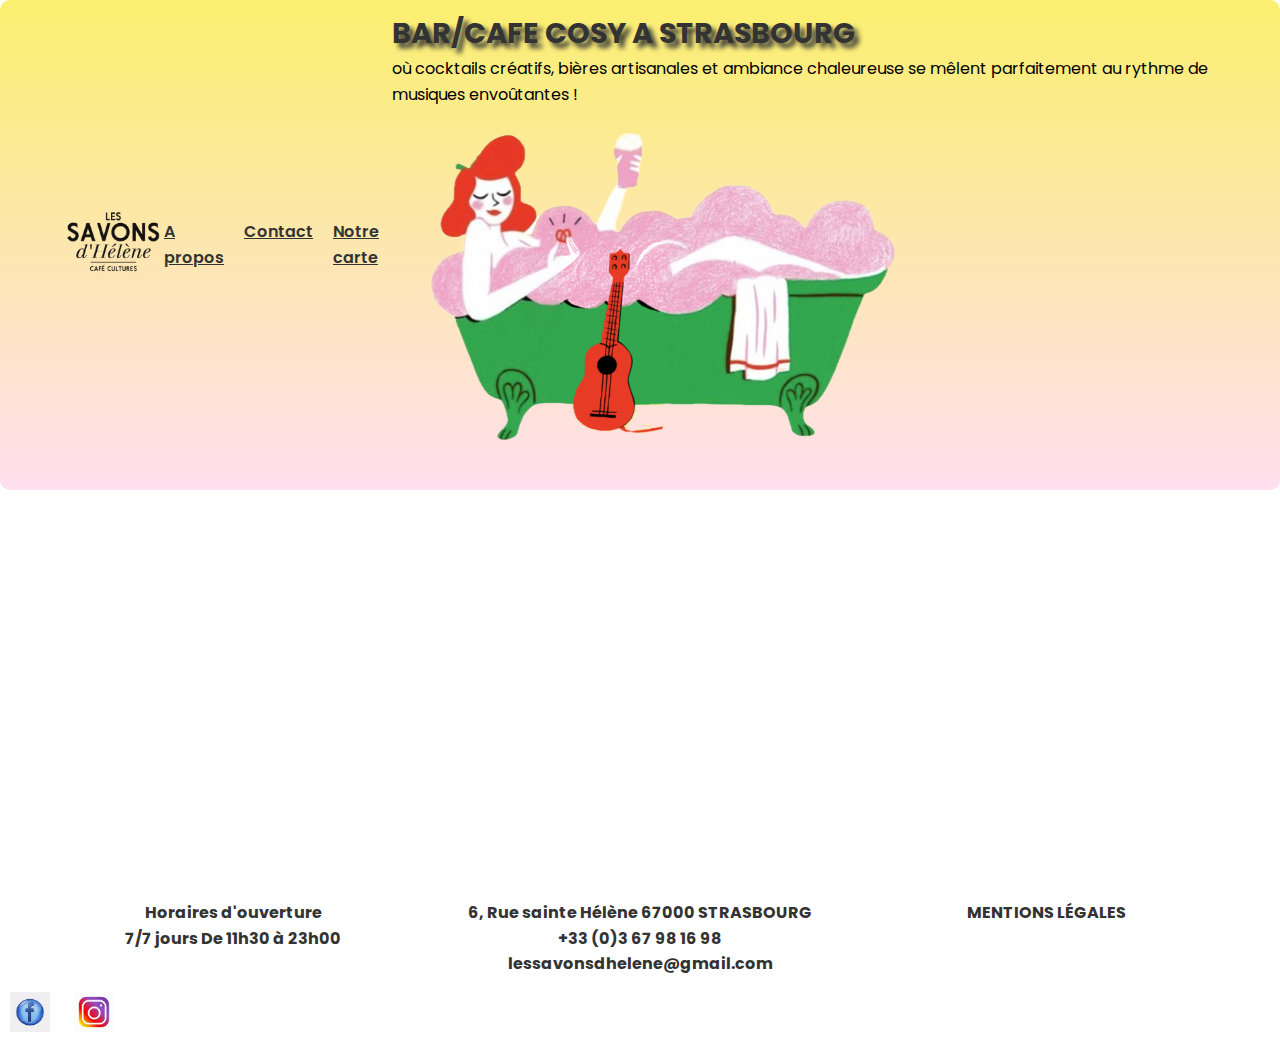
==== accueil.html @ df3907c3 "create 3 pages css" ====
<!DOCTYPE html>
<html lang="en">

<head>
    <meta charset="UTF-8">
    <meta name="viewport" content="width=device-width, initial-scale=1.0">
    <link rel="stylesheet" href="./styleAccueil.css">
    <title>Accueil</title>
</head>

<body>
    <header>
        <!--Section Navbar-->
        <div class="navbar">
            <div class="logo">
                <img src="./assets/logo.avif" alt="Logo">
            </div>
            <div class="nav-links">
                <li class="nav-link">
                    <a class="nav-link" target="_blank" aria-current="page" href="./PageApropos.html">A propos</a>
                </li>
                <li class="nav-link">
                    <a class="nav-link" target="_blank" aria-current="page" href="./PageContact.html">Contact</a>
                </li>
                <!--lien pdf carte du resto-->
                <li class="nav-link">
                    <a class="nav-link" target="_blank"
                        href="https://www.lessavonsdhelene.fr/_files/ugd/534c3c_0da5f2466e1548f3a31e5fc3ce158362.pdf">Notre carte</a>
                </li>
            </div>
            <div class="background">
                <h2>BAR/CAFE COSY A STRASBOURG</h2>
                <p>où cocktails créatifs, bières artisanales et ambiance chaleureuse se mêlent parfaitement au rythme de musiques envoûtantes ! </p>
                <div class="container-img">
                    <img src="./assets/Avec_la_guitare.webp" alt="Guitare">
                </div>
            </div>    
        </div>
    </header>
        <!--Footer-->
        <footer>
            <div class="col-mb-6">
                <div class="row flex">
                    <p>Horaires d'ouverture<br>
                        7/7 jours
                        De 11h30 à 23h00</p>
                    <p>6, Rue sainte Hélène
                        67000 STRASBOURG<br>
                        +33 (0)3 67 98 16 98<br>
                        lessavonsdhelene@gmail.com</p>
                    <p>MENTIONS LÉGALES</p>
                </div>
                <!--logo resaux sociaux-->
                <div class="Footer-logo">
                    <img src="./assets/fb.jpg" alt="Facebook">
                    <img src="./assets/insta.jpg" alt="instagram">
                </div>
            </div>
        </footer>
</body>

</html>
---- styleAccueil.css ----
@import url('https://fonts.googleapis.com/css2?family=Poppins:wght@300;400;600&display=swap');

* {
    margin: 0;
    padding: 0;
    box-sizing: border-box;
}

body {
    font-family: 'Poppins', sans-serif;
    line-height: 1.6;
}

/* HEADER */
header {
    height: 100vh;
}

/* NAVBAR */
.navbar {
    background: linear-gradient(to bottom, #FBEF6F, rgba(255, 215, 234, 0.8));
    display: flex;
    justify-content: space-between;
    align-items: center;
    padding: 10px 5%;
    border-radius: 10px;
}

.logo img {
    width: 100px; /* Taille du logo adaptable */
}

.nav-links {
    list-style: none;
    display: flex;
    gap: 20px;
}

.nav-link a {
    color: #333;
    font-weight: 600;
    transition: color 0.3s ease-in-out;
}

.nav-link a:hover { /*navbar*/
    color: #12A74E;
}

.container-img{
    width: 100%;
    height: 100%;
    justify-content: center;
}

.background h2 {
    font-size: 1.8rem;
    text-shadow: #333 5px 5px 5px;
    color: #333;
    font-weight: bold;
}

/*img background header*/
.background .container-img img {
    width: auto;
    height: 100%;
    /* box-shadow: 0 5px 15px rgba(0, 0, 0, 0.1); */
} */

/* FOOTER AVEC DÉGRADÉ ROSE */
footer {
    background: linear-gradient(to top, #FFD7EA, rgba(255, 215, 234, 0.8)); /* Dégradé rose */
    padding: 30px 5%;
    text-align: center;
    color: #333;
}

/* Conteneur principal */
footer .row {
    display: flex;
    flex-wrap: wrap;
    justify-content: space-between;
    gap: 20px;
    max-width: 1200px;
    margin: 0 auto;
    text-align: center;
}

/* Texte du footer */
footer p {
    font-size: 1rem;
    font-weight: bold;
    color: #333;
    flex: 1; /* Répartit l'espace entre les éléments */
    min-width: 200px; /* Largeur minimale pour éviter les débordements */
}

/* Icônes des réseaux sociaux */
.Footer-logo {
    margin-top: 15px;
}

.Footer-logo img {
    width: 40px;
    margin: 0 10px;
    transition: transform 0.3s ease-in-out;
}

.Footer-logo img:hover {
    transform: scale(1.1);
}

/* RESPONSIVE DESIGN */

/* TABLETTE */
@media (max-width: 768px) {
    footer .row {
        flex-direction: column;
        align-items: center;
    }

    footer p {
        font-size: 0.9rem;
        margin-bottom: 10px;
    }

    .Footer-logo img {
        width: 35px;
    }
}

/* MOBILE */
@media (max-width: 480px) {
    footer {
        padding: 20px 5%;
    }

    footer p {
        font-size: 0.85rem;
    }

    .Footer-logo img {
        width: 30px;
    }
}
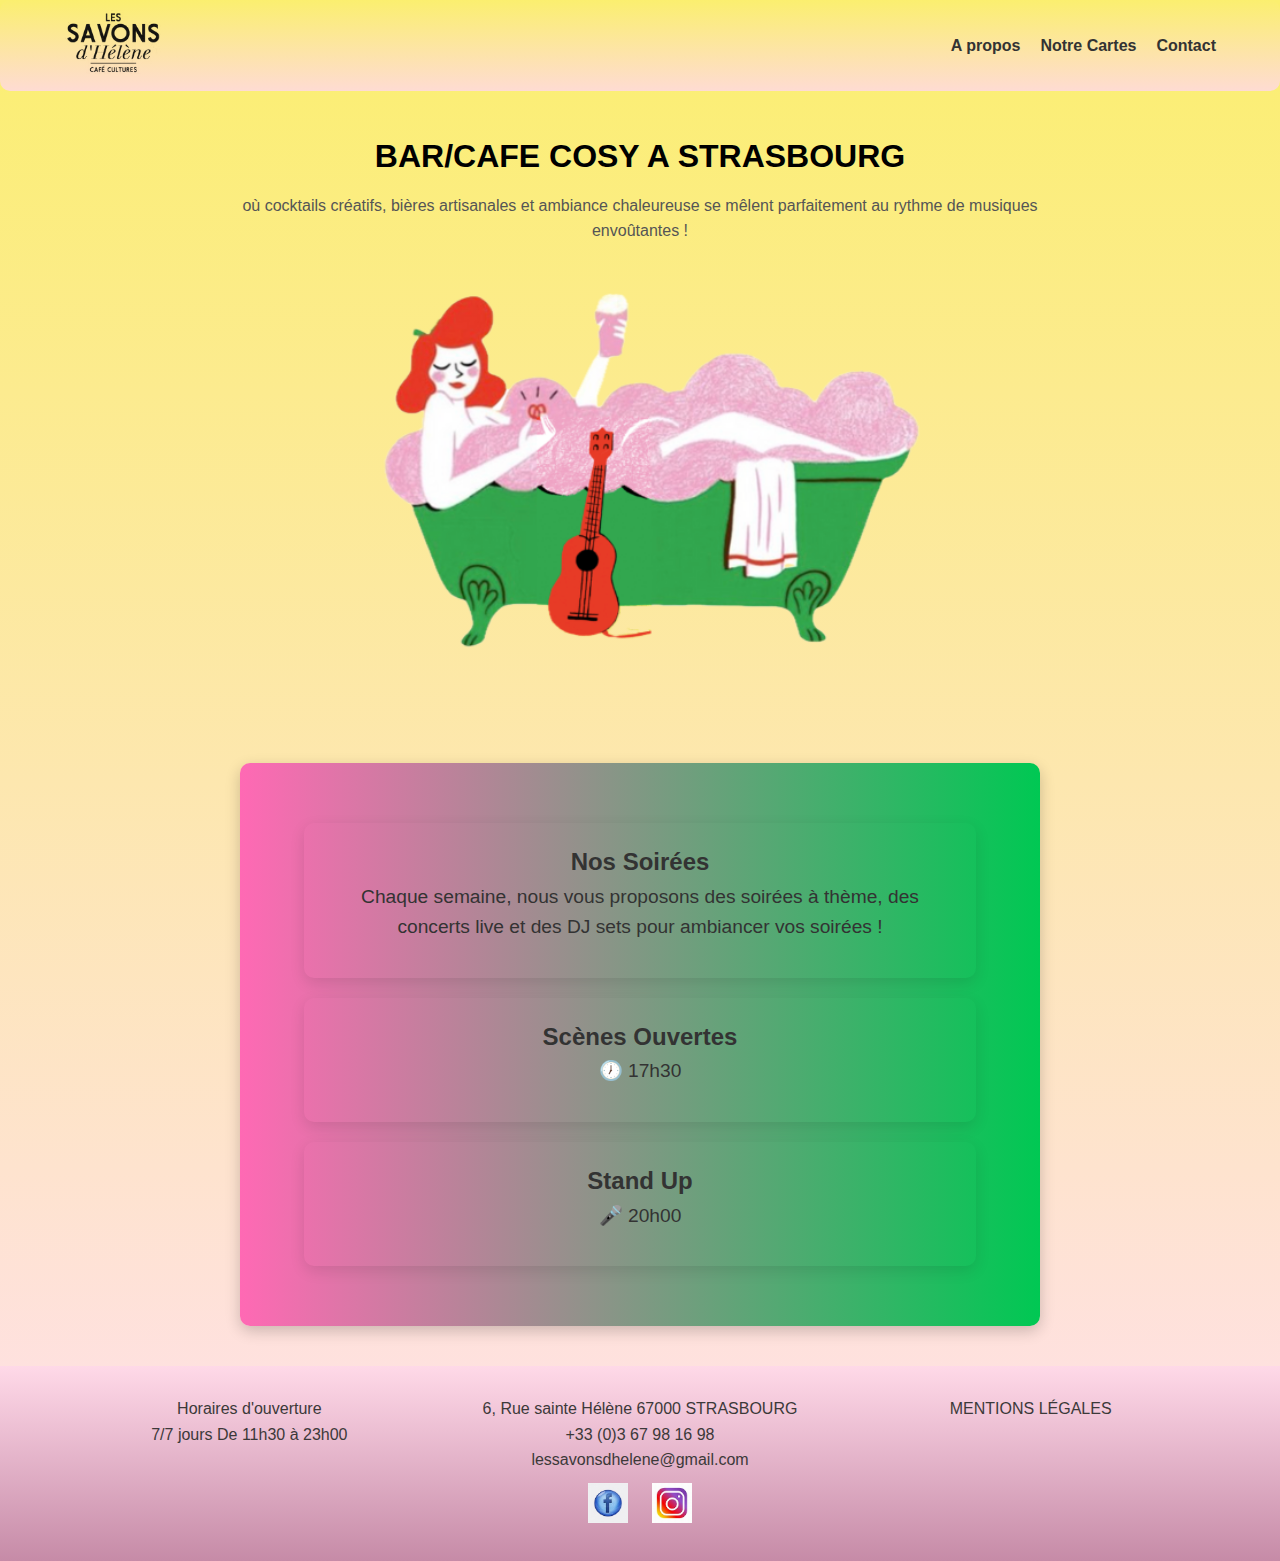
==== commit af3a6269: "off project" ====
--- a/accueil.html
+++ b/accueil.html
@@ -1,5 +1,5 @@
 <!DOCTYPE html>
-<html lang="en">
+<html lang="fr">
 
 <head>
     <meta charset="UTF-8">
@@ -10,53 +10,74 @@
 
 <body>
     <header>
-        <!--Section Navbar-->
-        <div class="navbar">
-            <div class="logo">
-                <img src="./assets/logo.avif" alt="Logo">
+            <!--Section Navbar-->
+            <div class="navbar">
+                <div class="logo">
+                    <img src="./assets/logo.avif" alt="Logo">
+                </div>
+                <div class="nav-links">
+                    <li class="nav-link">
+                        <a class="nav-link" target="_blank" aria-current="page" href="./PageApropos.html">A propos</a>
+                    </li>
+                    <!--lien pdf carte du resto-->
+                    <li class="nav-link">
+                        <a class="nav-link" target="_blank"
+                            href="https://www.lessavonsdhelene.fr/_files/ugd/534c3c_0da5f2466e1548f3a31e5fc3ce158362.pdf">Notre
+                            Cartes</a>
+                    </li>
+                    <li class="nav-link">
+                        <a class="nav-link" target="_blank" aria-current="page" href="./PageContact.html">Contact</a>
+                    </li>
+                </div>
             </div>
-            <div class="nav-links">
-                <li class="nav-link">
-                    <a class="nav-link" target="_blank" aria-current="page" href="./PageApropos.html">A propos</a>
-                </li>
-                <li class="nav-link">
-                    <a class="nav-link" target="_blank" aria-current="page" href="./PageContact.html">Contact</a>
-                </li>
-                <!--lien pdf carte du resto-->
-                <li class="nav-link">
-                    <a class="nav-link" target="_blank"
-                        href="https://www.lessavonsdhelene.fr/_files/ugd/534c3c_0da5f2466e1548f3a31e5fc3ce158362.pdf">Notre carte</a>
-                </li>
-            </div>
+            <!-- Section Accueil -->
             <div class="background">
-                <h2>BAR/CAFE COSY A STRASBOURG</h2>
-                <p>où cocktails créatifs, bières artisanales et ambiance chaleureuse se mêlent parfaitement au rythme de musiques envoûtantes ! </p>
+                <h1>BAR/CAFE COSY A STRASBOURG</h1>
+                <p>où cocktails créatifs, bières artisanales et ambiance chaleureuse se mêlent parfaitement au rythme de
+                    musiques envoûtantes !</p>
                 <div class="container-img">
                     <img src="./assets/Avec_la_guitare.webp" alt="Guitare">
                 </div>
-            </div>    
+            </div>
+    </header>
+    <div class="programme">
+        <div class="row">
+            <div class="card">
+                <h2>Nos Soirées</h2>
+                <p>Chaque semaine, nous vous proposons des soirées à thème, des concerts live et des DJ sets pour
+                    ambiancer vos soirées !</p>
+            </div>
+            <div class="card">
+                <h2>Scènes Ouvertes</h2>
+                <p>🕖 17h30</p>
+            </div>
+            <div class="card">
+                <h2>Stand Up</h2>
+                <p>🎤 20h00</p>
+            </div>
         </div>
-    </header>
-        <!--Footer-->
-        <footer>
-            <div class="col-mb-6">
-                <div class="row flex">
-                    <p>Horaires d'ouverture<br>
-                        7/7 jours
-                        De 11h30 à 23h00</p>
-                    <p>6, Rue sainte Hélène
-                        67000 STRASBOURG<br>
-                        +33 (0)3 67 98 16 98<br>
-                        lessavonsdhelene@gmail.com</p>
-                    <p>MENTIONS LÉGALES</p>
-                </div>
-                <!--logo resaux sociaux-->
-                <div class="Footer-logo">
-                    <img src="./assets/fb.jpg" alt="Facebook">
-                    <img src="./assets/insta.jpg" alt="instagram">
-                </div>
+    </div>
+
+    <!--Footer-->
+    <footer>
+        <div class="col-mb-6">
+            <div class="row flex">
+                <p>Horaires d'ouverture<br>
+                    7/7 jours
+                    De 11h30 à 23h00</p>
+                <p>6, Rue sainte Hélène
+                    67000 STRASBOURG<br>
+                    +33 (0)3 67 98 16 98<br>
+                    lessavonsdhelene@gmail.com</p>
+                <p>MENTIONS LÉGALES</p>
             </div>
-        </footer>
+            <!--logo resaux sociaux-->
+            <div class="Footer-logo">
+                <img src="./assets/fb.jpg" alt="Facebook">
+                <img src="./assets/insta.jpg" alt="instagram">
+            </div>
+        </div>
+    </footer>
 </body>
 
 </html>--- a/styleAccueil.css
+++ b/styleAccueil.css
@@ -1,5 +1,3 @@
-@import url('https://fonts.googleapis.com/css2?family=Poppins:wght@300;400;600&display=swap');
-
 * {
     margin: 0;
     padding: 0;
@@ -9,11 +7,12 @@
 body {
     font-family: 'Poppins', sans-serif;
     line-height: 1.6;
+    background: linear-gradient(to bottom, #FBEF6F, rgba(255, 215, 234, 0.8));
 }
 
 /* HEADER */
 header {
-    height: 100vh;
+    text-align: center;
 }
 
 /* NAVBAR */
@@ -25,7 +24,6 @@
     padding: 10px 5%;
     border-radius: 10px;
 }
-
 .logo img {
     width: 100px; /* Taille du logo adaptable */
 }
@@ -37,6 +35,7 @@
 }
 
 .nav-link a {
+    text-decoration: none;
     color: #333;
     font-weight: 600;
     transition: color 0.3s ease-in-out;
@@ -46,29 +45,140 @@
     color: #12A74E;
 }
 
-.container-img{
-    width: 100%;
-    height: 100%;
-    justify-content: center;
+.logo img {
+    width: 100px;
+}
+
+.nav-links {
+    list-style: none;
+    display: flex;
+    gap: 20px;
+}
+
+.nav-links li {
+    display: inline;
+}
+
+.nav-links a {
+    text-decoration: none;
+    color: #333;
+    font-weight: 600;
+    transition: color 0.3s ease-in-out;
+}
+
+.nav-links a:hover {
+    color: #12A74E;
+}
+
+/* SECTION ACCUEIL */
+.background {
+    text-align: center;
+    padding: 40px 5%;
 }
 
 .background h2 {
     font-size: 1.8rem;
-    text-shadow: #333 5px 5px 5px;
     color: #333;
     font-weight: bold;
 }
 
-/*img background header*/
-.background .container-img img {
-    width: auto;
-    height: 100%;
-    /* box-shadow: 0 5px 15px rgba(0, 0, 0, 0.1); */
-} */
-
-/* FOOTER AVEC DÉGRADÉ ROSE */
+.background p {
+    font-size: 1rem;
+    color: #555;
+    max-width: 800px;
+    margin: 10px auto;
+}
+
+.container-img {
+    display: flex;
+    justify-content: center;
+    margin-top: 20px;
+}
+
+.container-img img {
+    width: 90%;
+    max-width: 600px;
+    border-radius: 10px;
+}
+/* Importation de la police */
+@import url('https://fonts.googleapis.com/css2?family=Abril+Fatface&display=swap');
+
+/* SECTION PROGRAMME */
+.programme {
+    background: linear-gradient(to right, #FF69B4, #00C853); /* Dégradé rose -> vert */
+    color: white;
+    text-align: center;
+    padding: 40px 5%;
+    border-radius: 10px;
+    width: 90%;
+    max-width: 800px;
+    margin: 40px auto;
+    box-shadow: 0 5px 15px rgba(0, 0, 0, 0.2);
+}
+
+.card {
+    color: #333;
+    padding: 20px;
+    border-radius: 10px;
+    margin: 20px 0;
+    box-shadow: 0 5px 15px rgba(0, 0, 0, 0.1);
+}
+
+/* Typographie et mise en page */
+.programme h3,
+.programme h4,
+.programme h5 {
+    font-family: 'Abril Fatface', cursive;
+    font-size: 2rem; /* Taille moyenne */
+    margin-bottom: 10px;
+}
+
+.programme p {
+    font-size: 1.2rem;
+    font-family: 'Poppins', sans-serif;
+    font-weight: 400;
+    margin-bottom: 15px;
+}
+
+/* RESPONSIVE DESIGN */
+
+/* Tablette */
+@media (max-width: 768px) {
+    .programme {
+        width: 95%;
+        padding: 30px 5%;
+    }
+
+    .programme h3,
+    .programme h4,
+    .programme h5 {
+        font-size: 1.8rem;        
+    }
+
+    .programme p {
+        font-size: 1rem;
+    }
+}
+
+/* Mobile */
+@media (max-width: 480px) {
+    .programme {
+        padding: 25px 5%;
+    }
+
+    .programme h3,
+    .programme h4,
+    .programme h5 {
+        font-size: 1.5rem;
+    }
+
+    .programme p {
+        font-size: 0.9rem;
+    }
+}
+/* FOOTER */
 footer {
-    background: linear-gradient(to top, #FFD7EA, rgba(255, 215, 234, 0.8)); /* Dégradé rose */
+    background: linear-gradient(to top, #c68ba7, rgba(255, 215, 234, 0.8));
     padding: 30px 5%;
     text-align: center;
     color: #333;
@@ -88,15 +198,14 @@
 /* Texte du footer */
 footer p {
     font-size: 1rem;
-    font-weight: bold;
-    color: #333;
+    color: #3c3939;
     flex: 1; /* Répartit l'espace entre les éléments */
     min-width: 200px; /* Largeur minimale pour éviter les débordements */
 }
 
 /* Icônes des réseaux sociaux */
 .Footer-logo {
-    margin-top: 15px;
+    margin-top: 10px;
 }
 
 .Footer-logo img {
@@ -113,17 +222,30 @@
 
 /* TABLETTE */
 @media (max-width: 768px) {
-    footer .row {
+    .navbar {
+        flex-direction: column;
+        text-align: center;
+    }
+
+    .nav-links {
+        flex-direction: column;
+        gap: 10px;
+    }
+
+    .background h2 {
+        font-size: 1.5rem;
+    }
+
+    .footer-content {
         flex-direction: column;
         align-items: center;
     }
 
-    footer p {
-        font-size: 0.9rem;
-        margin-bottom: 10px;
-    }
-
-    .Footer-logo img {
+    .footer-column {
+        text-align: center;
+    }
+
+    .footer-logo img {
         width: 35px;
     }
 }
@@ -134,11 +256,19 @@
         padding: 20px 5%;
     }
 
-    footer p {
-        font-size: 0.85rem;
-    }
-
-    .Footer-logo img {
+    .background h2 {
+        font-size: 1.2rem;
+    }
+
+    .footer-column h3 {
+        font-size: 1rem;
+    }
+
+    .footer-column p {
+        font-size: 0.9rem;
+    }
+
+    .footer-logo img {
         width: 30px;
     }
 }
